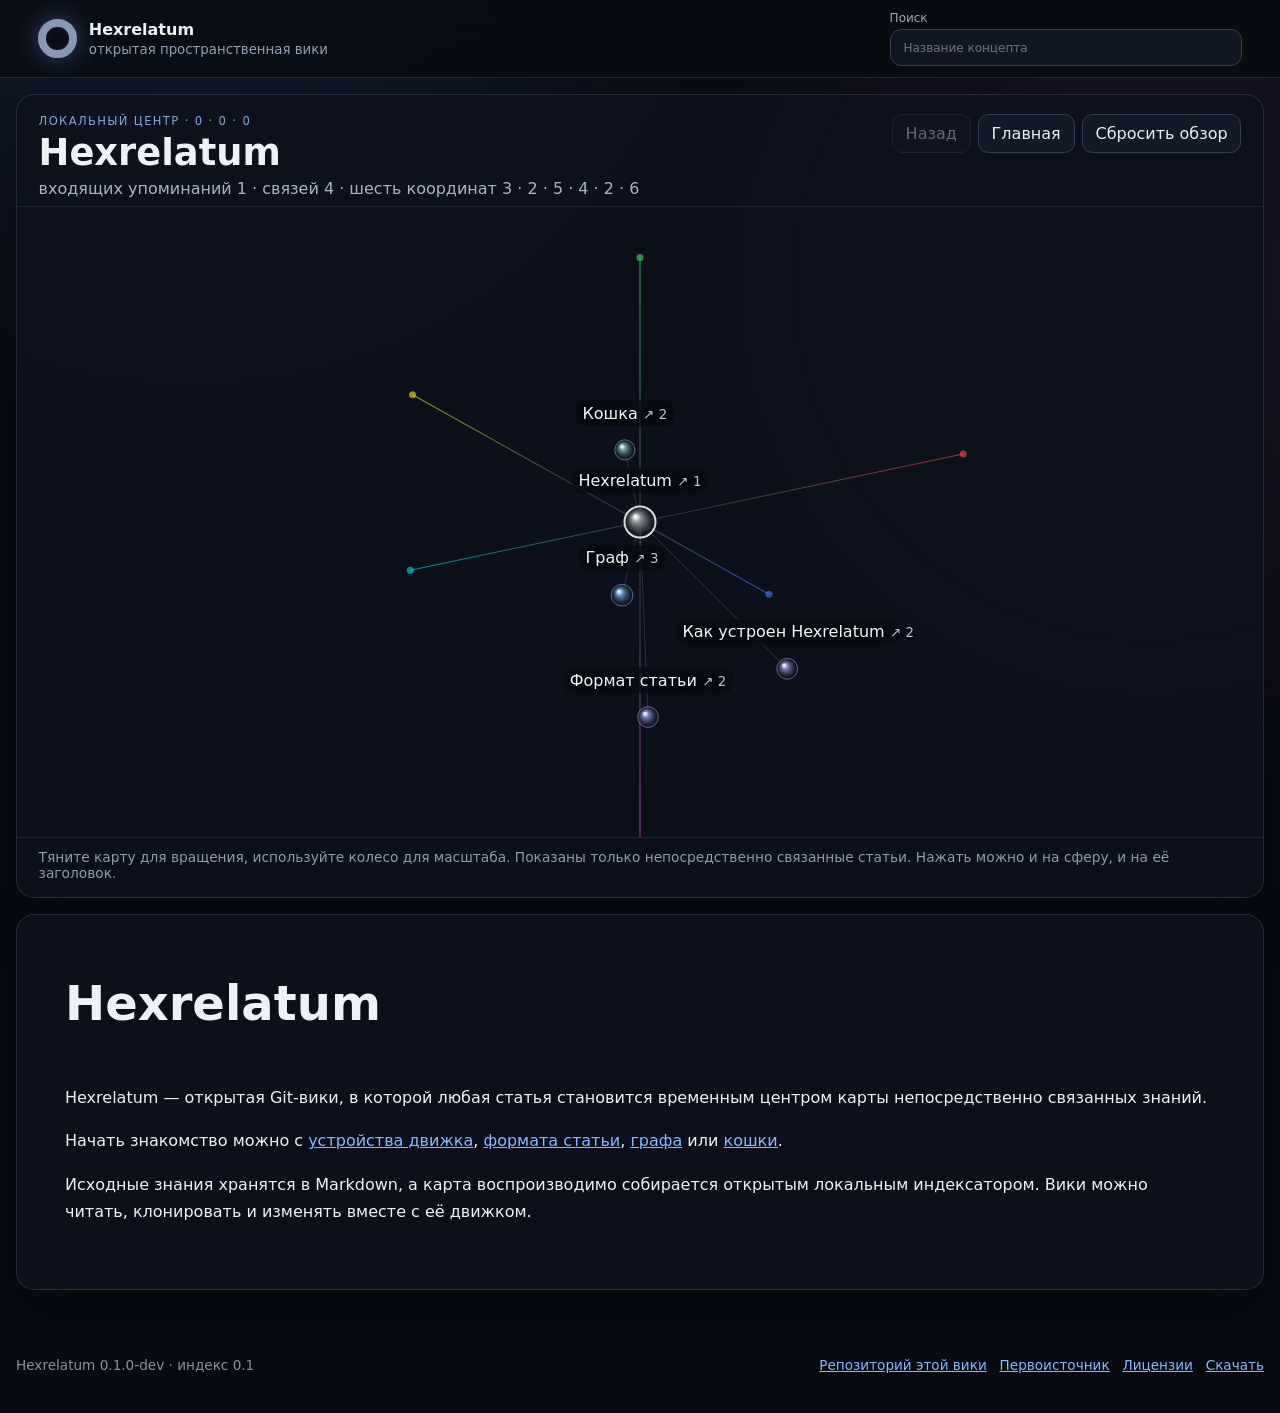
==== web/index.html @ 09d507e1 "feat: initialize hexrelatum" ====
<!doctype html>
<html lang="ru">
<head>
  <meta charset="utf-8">
  <meta name="viewport" content="width=device-width, initial-scale=1">
  <meta name="color-scheme" content="dark">
  <title>Hexrelatum</title>
  <link rel="icon" href="favicon.svg" type="image/svg+xml">
  <link rel="stylesheet" href="styles.css">
</head>
<body>
  <header class="topbar">
    <a class="brand" href="#" aria-label="Hexrelatum — на главную">
      <span class="brand-mark" aria-hidden="true"></span>
      <span><strong>Hexrelatum</strong><small>открытая пространственная вики</small></span>
    </a>
    <label class="search">Поиск
      <input id="search" type="search" placeholder="Название концепта" autocomplete="off">
      <span id="search-results" class="search-results"></span>
    </label>
  </header>

  <main>
    <section class="map-card" aria-labelledby="focus-title">
      <div class="map-heading">
        <div>
          <p class="eyebrow">Локальный центр · 0 · 0 · 0</p>
          <h1 id="focus-title">Загрузка…</h1>
          <p id="focus-stats" class="stats"></p>
        </div>
        <div class="map-actions">
          <button id="back" type="button" disabled>Назад</button>
          <button id="home" type="button">Главная</button>
          <button id="reset-view" type="button">Сбросить обзор</button>
        </div>
      </div>

      <div id="map-stage" class="map-stage">
        <canvas id="map" width="1200" height="700" aria-label="Трёхмерная карта связанных концептов"></canvas>
        <div id="labels" class="labels"></div>
      </div>
      <p class="map-help">Тяните карту для вращения, используйте колесо для масштаба. Показаны только непосредственно связанные статьи. Нажать можно и на сферу, и на её заголовок.</p>
    </section>

    <article id="article" class="article-card" aria-live="polite"></article>
  </main>

  <footer>
    <span id="version"></span>
    <nav id="provenance" aria-label="Исходный код и лицензии"></nav>
  </footer>

  <script src="app.js" defer></script>
</body>
</html>
---- web/styles.css ----
:root {
  color: #edf2f7;
  background: #090c13;
  font-family: Inter, ui-sans-serif, system-ui, -apple-system, BlinkMacSystemFont, "Segoe UI", sans-serif;
  font-synthesis: none;
}

* { box-sizing: border-box; }

body {
  min-width: 320px;
  margin: 0;
  background:
    radial-gradient(circle at 15% -10%, rgba(58, 100, 180, .2), transparent 36rem),
    radial-gradient(circle at 90% 20%, rgba(145, 66, 160, .14), transparent 32rem),
    #090c13;
}

button, input { font: inherit; }

button {
  border: 1px solid #354156;
  border-radius: .65rem;
  padding: .55rem .8rem;
  color: #e9eef7;
  background: rgba(20, 27, 40, .88);
  cursor: pointer;
}

button:hover, button:focus-visible { border-color: #75a7ff; background: #18243a; }
button:disabled { opacity: .4; cursor: default; }

a { color: #8db7ff; }
a:hover { color: #bfd5ff; }

.topbar {
  position: sticky;
  z-index: 20;
  top: 0;
  display: flex;
  align-items: center;
  justify-content: space-between;
  gap: 1rem;
  min-height: 4.5rem;
  padding: .7rem clamp(1rem, 3vw, 2.5rem);
  border-bottom: 1px solid rgba(128, 154, 192, .2);
  background: rgba(9, 12, 19, .84);
  backdrop-filter: blur(18px);
}

.brand { display: flex; gap: .75rem; align-items: center; color: inherit; text-decoration: none; }
.brand strong, .brand small { display: block; }
.brand small { margin-top: .15rem; color: #91a0b6; }

.brand-mark {
  width: 2.4rem;
  aspect-ratio: 1;
  border: .55rem solid #8899af;
  border-radius: 50%;
  box-shadow: 0 0 1.5rem rgba(130, 176, 255, .35), inset 0 0 .5rem #111827;
}

.search { position: relative; display: grid; gap: .25rem; color: #9caac0; font-size: .75rem; }
.search input {
  width: min(22rem, 42vw);
  border: 1px solid #354156;
  border-radius: .7rem;
  padding: .65rem .8rem;
  color: #f7f9fc;
  background: #101622;
}

.search-results {
  position: absolute;
  z-index: 30;
  top: 100%;
  right: 0;
  display: grid;
  width: 100%;
  margin-top: .35rem;
  overflow: hidden;
  border-radius: .7rem;
  background: #151d2b;
  box-shadow: 0 1rem 2rem rgba(0, 0, 0, .35);
}
.search-results:empty { display: none; }
.search-results button { border: 0; border-radius: 0; text-align: left; }

main { width: min(1300px, calc(100% - 2rem)); margin: 1rem auto 3rem; }
.map-card, .article-card {
  border: 1px solid rgba(125, 150, 186, .22);
  border-radius: 1.15rem;
  background: rgba(13, 18, 28, .86);
  box-shadow: 0 1.5rem 4rem rgba(0, 0, 0, .24);
}

.map-heading { display: flex; justify-content: space-between; gap: 1rem; padding: 1.2rem 1.35rem .5rem; }
.map-heading h1 { margin: .15rem 0; font-size: clamp(1.45rem, 4vw, 2.3rem); }
.eyebrow { margin: 0; color: #88a6d4; font-size: .72rem; letter-spacing: .12em; text-transform: uppercase; }
.stats { margin: .3rem 0 0; color: #a8b4c6; }
.map-actions { display: flex; align-items: flex-start; flex-wrap: wrap; justify-content: flex-end; gap: .45rem; }

.map-stage { position: relative; min-height: 32rem; overflow: hidden; border-block: 1px solid rgba(125, 150, 186, .15); }
canvas { display: block; width: 100%; height: min(70vh, 700px); min-height: 32rem; cursor: grab; touch-action: none; }
canvas.dragging { cursor: grabbing; }
.labels { position: absolute; inset: 0; pointer-events: none; }
.node-label {
  position: absolute;
  max-width: 14rem;
  transform: translate(-50%, calc(-100% - .8rem));
  border: 0;
  padding: .22rem .45rem;
  color: #f5f7fb;
  background: rgba(8, 11, 17, .72);
  text-shadow: 0 1px .25rem #000;
  pointer-events: auto;
  white-space: nowrap;
}
.node-label:hover, .node-label:focus-visible { color: white; background: #223453; }
.node-label small { margin-left: .35rem; color: #b9c6d9; }
.map-help { margin: 0; padding: .7rem 1.35rem 1rem; color: #8e9bb0; font-size: .86rem; }

.article-card { margin-top: 1rem; padding: clamp(1.2rem, 4vw, 3rem); line-height: 1.7; }
.article-card h1 { margin-top: 0; font-size: clamp(1.8rem, 5vw, 3rem); }
.article-card h2 { margin-top: 2rem; }
.article-card pre { overflow: auto; padding: 1rem; border-radius: .8rem; background: #080b11; }
.article-card code { padding: .12rem .3rem; border-radius: .3rem; background: #080b11; }
.article-card pre code { padding: 0; }
.article-card li + li { margin-top: .35rem; }

footer {
  display: flex;
  justify-content: space-between;
  gap: 1rem;
  width: min(1300px, calc(100% - 2rem));
  margin: 0 auto;
  padding: 1.2rem 0 2.5rem;
  color: #8492a8;
  font-size: .85rem;
}
footer nav { display: flex; flex-wrap: wrap; justify-content: flex-end; gap: .8rem; }

@media (max-width: 720px) {
  .topbar, .map-heading, footer { align-items: stretch; flex-direction: column; }
  .search input { width: 100%; }
  .map-actions { justify-content: flex-start; }
  canvas, .map-stage { min-height: 25rem; }
  canvas { height: 25rem; }
  footer nav { justify-content: flex-start; }
}

@media (prefers-reduced-motion: reduce) {
  *, *::before, *::after { scroll-behavior: auto !important; }
}
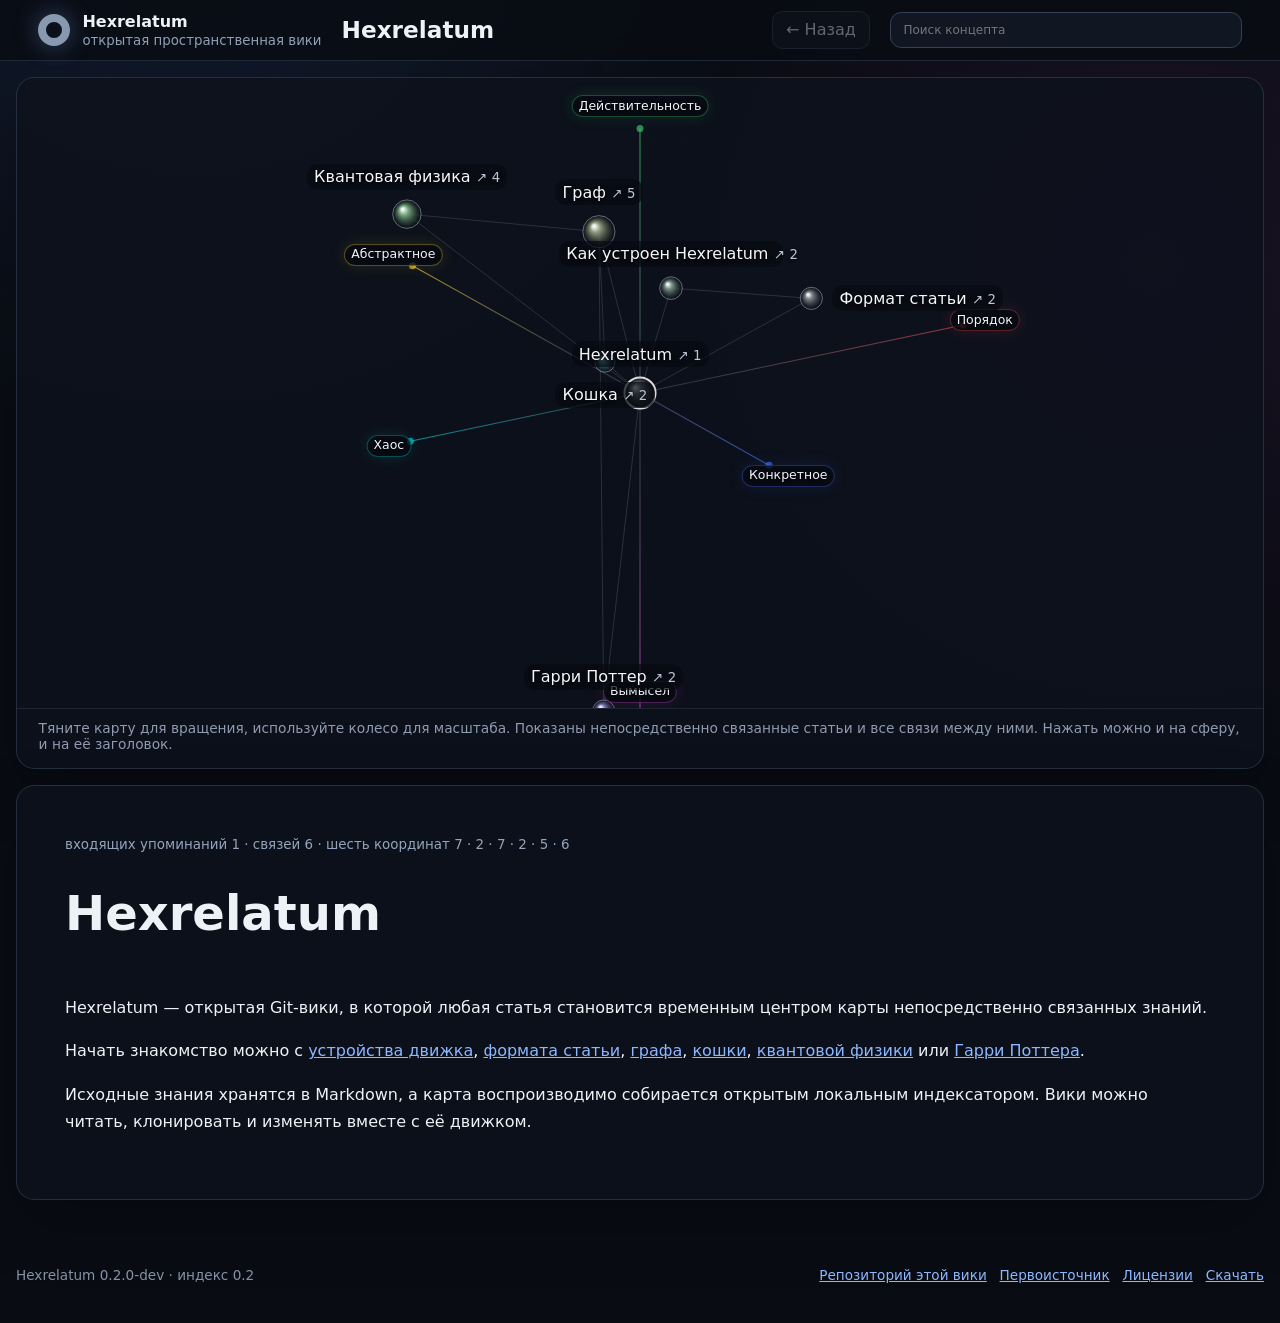
==== commit 15ca6951: "feat: clarify spatial navigation" ====
--- a/web/index.html
+++ b/web/index.html
@@ -10,39 +10,32 @@
 </head>
 <body>
   <header class="topbar">
-    <a class="brand" href="#" aria-label="Hexrelatum — на главную">
+    <a id="brand" class="brand" href="#" aria-label="Hexrelatum — на главную">
       <span class="brand-mark" aria-hidden="true"></span>
       <span><strong>Hexrelatum</strong><small>открытая пространственная вики</small></span>
     </a>
-    <label class="search">Поиск
-      <input id="search" type="search" placeholder="Название концепта" autocomplete="off">
+    <h1 id="focus-title" class="focus-title">Загрузка…</h1>
+    <button id="back" class="back-button" type="button" disabled>← Назад</button>
+    <label class="search">
+      <span class="visually-hidden">Поиск концепта</span>
+      <input id="search" type="search" placeholder="Поиск концепта" autocomplete="off">
       <span id="search-results" class="search-results"></span>
     </label>
   </header>
 
   <main>
     <section class="map-card" aria-labelledby="focus-title">
-      <div class="map-heading">
-        <div>
-          <p class="eyebrow">Локальный центр · 0 · 0 · 0</p>
-          <h1 id="focus-title">Загрузка…</h1>
-          <p id="focus-stats" class="stats"></p>
-        </div>
-        <div class="map-actions">
-          <button id="back" type="button" disabled>Назад</button>
-          <button id="home" type="button">Главная</button>
-          <button id="reset-view" type="button">Сбросить обзор</button>
-        </div>
-      </div>
-
       <div id="map-stage" class="map-stage">
         <canvas id="map" width="1200" height="700" aria-label="Трёхмерная карта связанных концептов"></canvas>
         <div id="labels" class="labels"></div>
       </div>
-      <p class="map-help">Тяните карту для вращения, используйте колесо для масштаба. Показаны только непосредственно связанные статьи. Нажать можно и на сферу, и на её заголовок.</p>
+      <p class="map-help">Тяните карту для вращения, используйте колесо для масштаба. Показаны непосредственно связанные статьи и все связи между ними. Нажать можно и на сферу, и на её заголовок.</p>
     </section>
 
-    <article id="article" class="article-card" aria-live="polite"></article>
+    <article id="article" class="article-card" aria-live="polite">
+      <p id="focus-stats" class="article-meta"></p>
+      <div id="article-body"></div>
+    </article>
   </main>
 
   <footer>
--- a/web/styles.css
+++ b/web/styles.css
@@ -6,6 +6,17 @@
 }
 
 * { box-sizing: border-box; }
+.visually-hidden {
+  position: absolute;
+  width: 1px;
+  height: 1px;
+  padding: 0;
+  margin: -1px;
+  overflow: hidden;
+  clip: rect(0, 0, 0, 0);
+  white-space: nowrap;
+  border: 0;
+}
 
 body {
   min-width: 320px;
@@ -37,12 +48,12 @@
   position: sticky;
   z-index: 20;
   top: 0;
-  display: flex;
+  display: grid;
+  grid-template-columns: auto minmax(8rem, 1fr) auto minmax(14rem, 22rem);
   align-items: center;
-  justify-content: space-between;
-  gap: 1rem;
-  min-height: 4.5rem;
-  padding: .7rem clamp(1rem, 3vw, 2.5rem);
+  gap: clamp(.65rem, 2vw, 1.25rem);
+  min-height: 3.8rem;
+  padding: .55rem clamp(1rem, 3vw, 2.5rem);
   border-bottom: 1px solid rgba(128, 154, 192, .2);
   background: rgba(9, 12, 19, .84);
   backdrop-filter: blur(18px);
@@ -53,16 +64,28 @@
 .brand small { margin-top: .15rem; color: #91a0b6; }
 
 .brand-mark {
-  width: 2.4rem;
+  width: 2rem;
   aspect-ratio: 1;
   border: .55rem solid #8899af;
   border-radius: 50%;
   box-shadow: 0 0 1.5rem rgba(130, 176, 255, .35), inset 0 0 .5rem #111827;
 }
 
-.search { position: relative; display: grid; gap: .25rem; color: #9caac0; font-size: .75rem; }
+.focus-title {
+  min-width: 0;
+  margin: 0;
+  overflow: hidden;
+  font-size: clamp(1.05rem, 2.4vw, 1.45rem);
+  font-weight: 650;
+  text-overflow: ellipsis;
+  white-space: nowrap;
+}
+
+.back-button { white-space: nowrap; }
+
+.search { position: relative; display: block; color: #9caac0; font-size: .75rem; }
 .search input {
-  width: min(22rem, 42vw);
+  width: 100%;
   border: 1px solid #354156;
   border-radius: .7rem;
   padding: .65rem .8rem;
@@ -94,20 +117,13 @@
   box-shadow: 0 1.5rem 4rem rgba(0, 0, 0, .24);
 }
 
-.map-heading { display: flex; justify-content: space-between; gap: 1rem; padding: 1.2rem 1.35rem .5rem; }
-.map-heading h1 { margin: .15rem 0; font-size: clamp(1.45rem, 4vw, 2.3rem); }
-.eyebrow { margin: 0; color: #88a6d4; font-size: .72rem; letter-spacing: .12em; text-transform: uppercase; }
-.stats { margin: .3rem 0 0; color: #a8b4c6; }
-.map-actions { display: flex; align-items: flex-start; flex-wrap: wrap; justify-content: flex-end; gap: .45rem; }
-
-.map-stage { position: relative; min-height: 32rem; overflow: hidden; border-block: 1px solid rgba(125, 150, 186, .15); }
+.map-stage { position: relative; min-height: 32rem; overflow: hidden; border-bottom: 1px solid rgba(125, 150, 186, .15); border-radius: 1.15rem 1.15rem 0 0; }
 canvas { display: block; width: 100%; height: min(70vh, 700px); min-height: 32rem; cursor: grab; touch-action: none; }
 canvas.dragging { cursor: grabbing; }
 .labels { position: absolute; inset: 0; pointer-events: none; }
 .node-label {
   position: absolute;
   max-width: 14rem;
-  transform: translate(-50%, calc(-100% - .8rem));
   border: 0;
   padding: .22rem .45rem;
   color: #f5f7fb;
@@ -118,9 +134,24 @@
 }
 .node-label:hover, .node-label:focus-visible { color: white; background: #223453; }
 .node-label small { margin-left: .35rem; color: #b9c6d9; }
+.axis-label {
+  position: absolute;
+  transform: translate(-50%, -50%);
+  padding: .16rem .38rem;
+  border: 1px solid color-mix(in srgb, var(--axis-color) 52%, transparent);
+  border-radius: 999px;
+  color: #f2f6fc;
+  background: rgba(8, 11, 17, .78);
+  box-shadow: 0 0 1rem color-mix(in srgb, var(--axis-color) 20%, transparent);
+  font-size: clamp(.68rem, 1.4vw, .78rem);
+  line-height: 1.2;
+  text-shadow: 0 1px .25rem #000;
+  white-space: nowrap;
+}
 .map-help { margin: 0; padding: .7rem 1.35rem 1rem; color: #8e9bb0; font-size: .86rem; }
 
 .article-card { margin-top: 1rem; padding: clamp(1.2rem, 4vw, 3rem); line-height: 1.7; }
+.article-meta { margin: 0 0 1rem; color: #93a4bc; font-size: .84rem; }
 .article-card h1 { margin-top: 0; font-size: clamp(1.8rem, 5vw, 3rem); }
 .article-card h2 { margin-top: 2rem; }
 .article-card pre { overflow: auto; padding: 1rem; border-radius: .8rem; background: #080b11; }
@@ -140,10 +171,16 @@
 }
 footer nav { display: flex; flex-wrap: wrap; justify-content: flex-end; gap: .8rem; }
 
+@media (max-width: 900px) {
+  .brand small { display: none; }
+  .brand-mark { width: 1.7rem; border-width: .45rem; }
+  .topbar { grid-template-columns: auto minmax(7rem, 1fr) auto minmax(12rem, 18rem); }
+}
+
 @media (max-width: 720px) {
-  .topbar, .map-heading, footer { align-items: stretch; flex-direction: column; }
-  .search input { width: 100%; }
-  .map-actions { justify-content: flex-start; }
+  .topbar { grid-template-columns: auto minmax(0, 1fr) auto; }
+  .search { grid-column: 1 / -1; }
+  footer { align-items: stretch; flex-direction: column; }
   canvas, .map-stage { min-height: 25rem; }
   canvas { height: 25rem; }
   footer nav { justify-content: flex-start; }
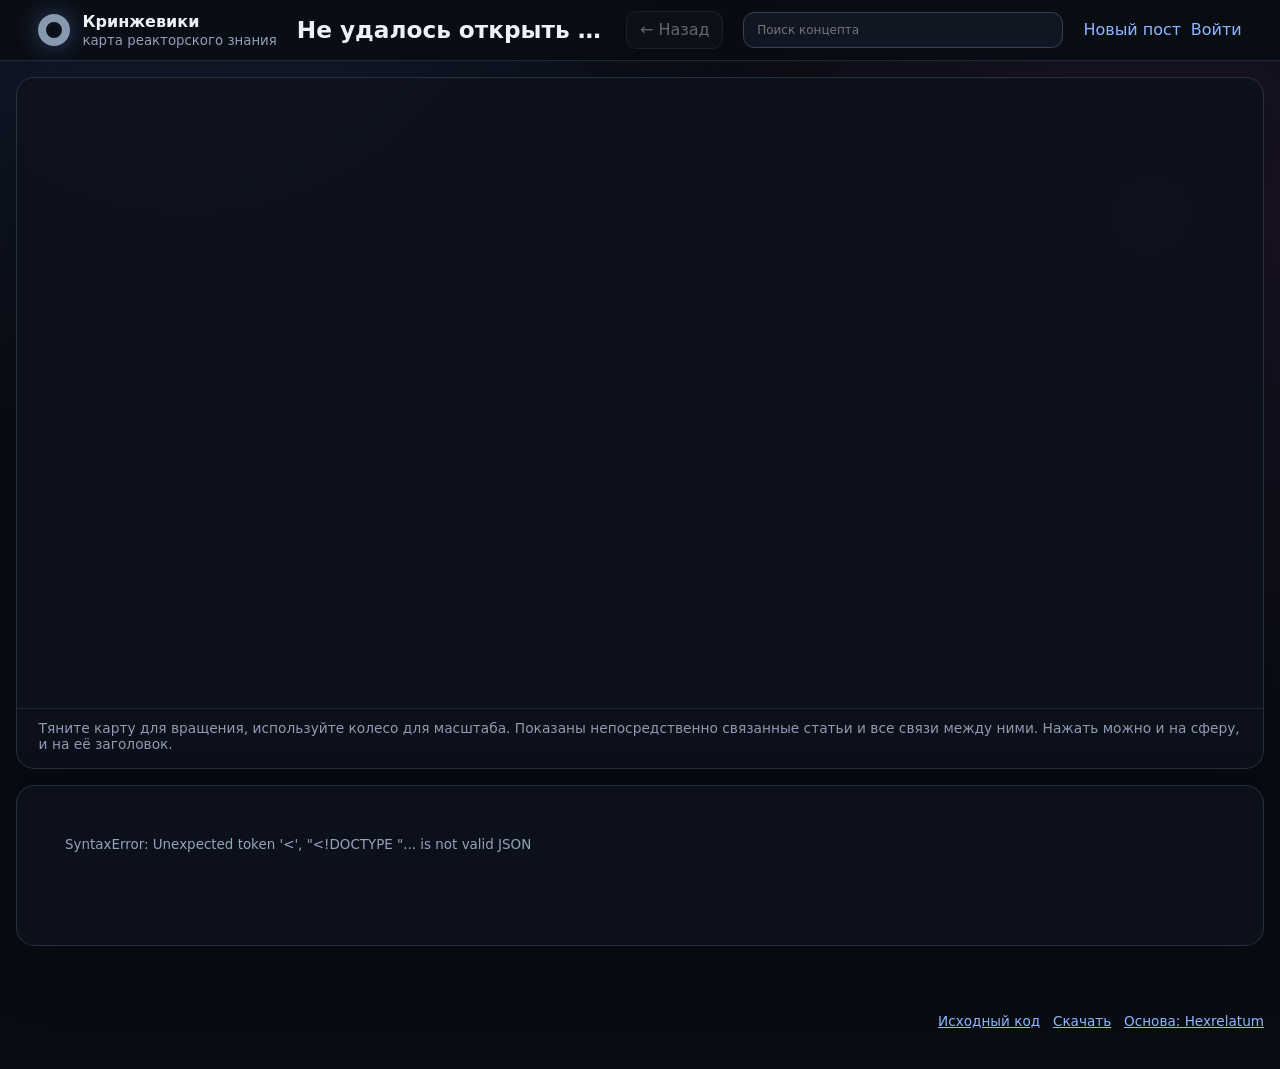
==== commit 40253350: "feat: add minimal social wiki server" ====
--- a/web/index.html
+++ b/web/index.html
@@ -4,15 +4,15 @@
   <meta charset="utf-8">
   <meta name="viewport" content="width=device-width, initial-scale=1">
   <meta name="color-scheme" content="dark">
-  <title>Hexrelatum</title>
+  <title>Кринжевики</title>
   <link rel="icon" href="favicon.svg" type="image/svg+xml">
   <link rel="stylesheet" href="styles.css">
 </head>
 <body>
   <header class="topbar">
-    <a id="brand" class="brand" href="#" aria-label="Hexrelatum — на главную">
+    <a id="brand" class="brand" href="#" aria-label="Кринжевики — на главную">
       <span class="brand-mark" aria-hidden="true"></span>
-      <span><strong>Hexrelatum</strong><small>открытая пространственная вики</small></span>
+      <span><strong>Кринжевики</strong><small>карта реакторского знания</small></span>
     </a>
     <h1 id="focus-title" class="focus-title">Загрузка…</h1>
     <button id="back" class="back-button" type="button" disabled>← Назад</button>
@@ -21,6 +21,11 @@
       <input id="search" type="search" placeholder="Поиск концепта" autocomplete="off">
       <span id="search-results" class="search-results"></span>
     </label>
+    <nav class="account-nav" aria-label="Учётная запись">
+      <a id="create-link" href="editor.html">Новый пост</a>
+      <a id="account-link" href="login.html">Войти</a>
+      <button id="logout" type="button" hidden>Выйти</button>
+    </nav>
   </header>
 
   <main>
@@ -34,13 +39,18 @@
 
     <article id="article" class="article-card" aria-live="polite">
       <p id="focus-stats" class="article-meta"></p>
+      <div id="point-actions" class="point-actions"></div>
       <div id="article-body"></div>
     </article>
   </main>
 
   <footer>
     <span id="version"></span>
-    <nav id="provenance" aria-label="Исходный код и лицензии"></nav>
+    <nav id="provenance" aria-label="Исходный код и лицензии">
+      <a href="https://github.com/wratixor/cringewiki">Исходный код</a>
+      <a href="https://github.com/wratixor/cringewiki/archive/refs/heads/main.zip">Скачать</a>
+      <a href="https://github.com/wratixor/hexrelatum">Основа: Hexrelatum</a>
+    </nav>
   </footer>
 
   <script src="app.js" defer></script>
--- a/web/styles.css
+++ b/web/styles.css
@@ -27,7 +27,7 @@
     #090c13;
 }
 
-button, input { font: inherit; }
+button, input, textarea { font: inherit; }
 
 button {
   border: 1px solid #354156;
@@ -49,7 +49,7 @@
   z-index: 20;
   top: 0;
   display: grid;
-  grid-template-columns: auto minmax(8rem, 1fr) auto minmax(14rem, 22rem);
+  grid-template-columns: auto minmax(8rem, 1fr) auto minmax(12rem, 20rem) auto;
   align-items: center;
   gap: clamp(.65rem, 2vw, 1.25rem);
   min-height: 3.8rem;
@@ -58,6 +58,8 @@
   background: rgba(9, 12, 19, .84);
   backdrop-filter: blur(18px);
 }
+.account-nav { display: flex; align-items: center; gap: .6rem; white-space: nowrap; }
+.account-nav a { text-decoration: none; }
 
 .brand { display: flex; gap: .75rem; align-items: center; color: inherit; text-decoration: none; }
 .brand strong, .brand small { display: block; }
@@ -152,6 +154,8 @@
 
 .article-card { margin-top: 1rem; padding: clamp(1.2rem, 4vw, 3rem); line-height: 1.7; }
 .article-meta { margin: 0 0 1rem; color: #93a4bc; font-size: .84rem; }
+.point-actions { display: flex; flex-wrap: wrap; gap: .5rem; margin: 0 0 1.5rem; color: #93a4bc; }
+.point-actions button.selected { border-color: #f0c955; color: #fff0a8; background: #3b3219; }
 .article-card h1 { margin-top: 0; font-size: clamp(1.8rem, 5vw, 3rem); }
 .article-card h2 { margin-top: 2rem; }
 .article-card pre { overflow: auto; padding: 1rem; border-radius: .8rem; background: #080b11; }
@@ -174,7 +178,8 @@
 @media (max-width: 900px) {
   .brand small { display: none; }
   .brand-mark { width: 1.7rem; border-width: .45rem; }
-  .topbar { grid-template-columns: auto minmax(7rem, 1fr) auto minmax(12rem, 18rem); }
+  .topbar { grid-template-columns: auto minmax(7rem, 1fr) auto; }
+  .search, .account-nav { grid-column: 1 / -1; }
 }
 
 @media (max-width: 720px) {
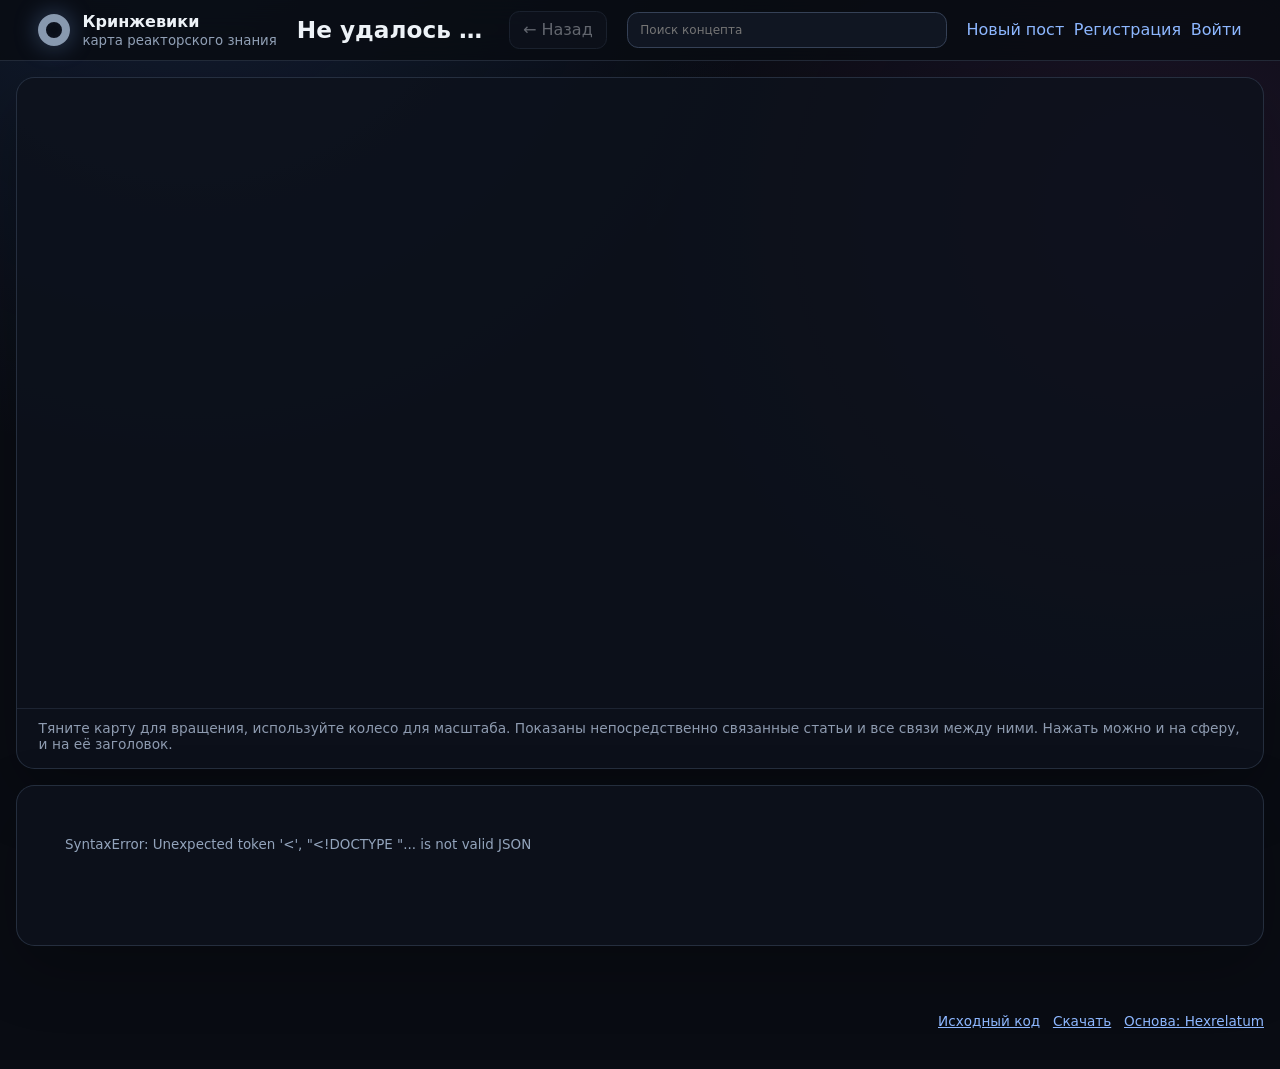
==== commit 107da723: "feat: refine coordinate scale and map labels" ====
--- a/web/index.html
+++ b/web/index.html
@@ -23,6 +23,7 @@
     </label>
     <nav class="account-nav" aria-label="Учётная запись">
       <a id="create-link" href="editor.html">Новый пост</a>
+      <a id="register-link" href="register.html">Регистрация</a>
       <a id="account-link" href="login.html">Войти</a>
       <button id="logout" type="button" hidden>Выйти</button>
     </nav>
--- a/web/styles.css
+++ b/web/styles.css
@@ -154,6 +154,16 @@
 
 .article-card { margin-top: 1rem; padding: clamp(1.2rem, 4vw, 3rem); line-height: 1.7; }
 .article-meta { margin: 0 0 1rem; color: #93a4bc; font-size: .84rem; }
+.coordinate-value {
+  padding: .1rem .34rem;
+  border: 1px solid color-mix(in srgb, var(--pole-color) 65%, transparent);
+  border-radius: 999px;
+  color: color-mix(in srgb, var(--pole-color) 82%, white);
+  background: color-mix(in srgb, var(--pole-color) 16%, transparent);
+  box-shadow: 0 0 .65rem color-mix(in srgb, var(--pole-color) 16%, transparent);
+  cursor: help;
+  font-weight: 700;
+}
 .point-actions { display: flex; flex-wrap: wrap; gap: .5rem; margin: 0 0 1.5rem; color: #93a4bc; }
 .point-actions button.selected { border-color: #f0c955; color: #fff0a8; background: #3b3219; }
 .article-card h1 { margin-top: 0; font-size: clamp(1.8rem, 5vw, 3rem); }
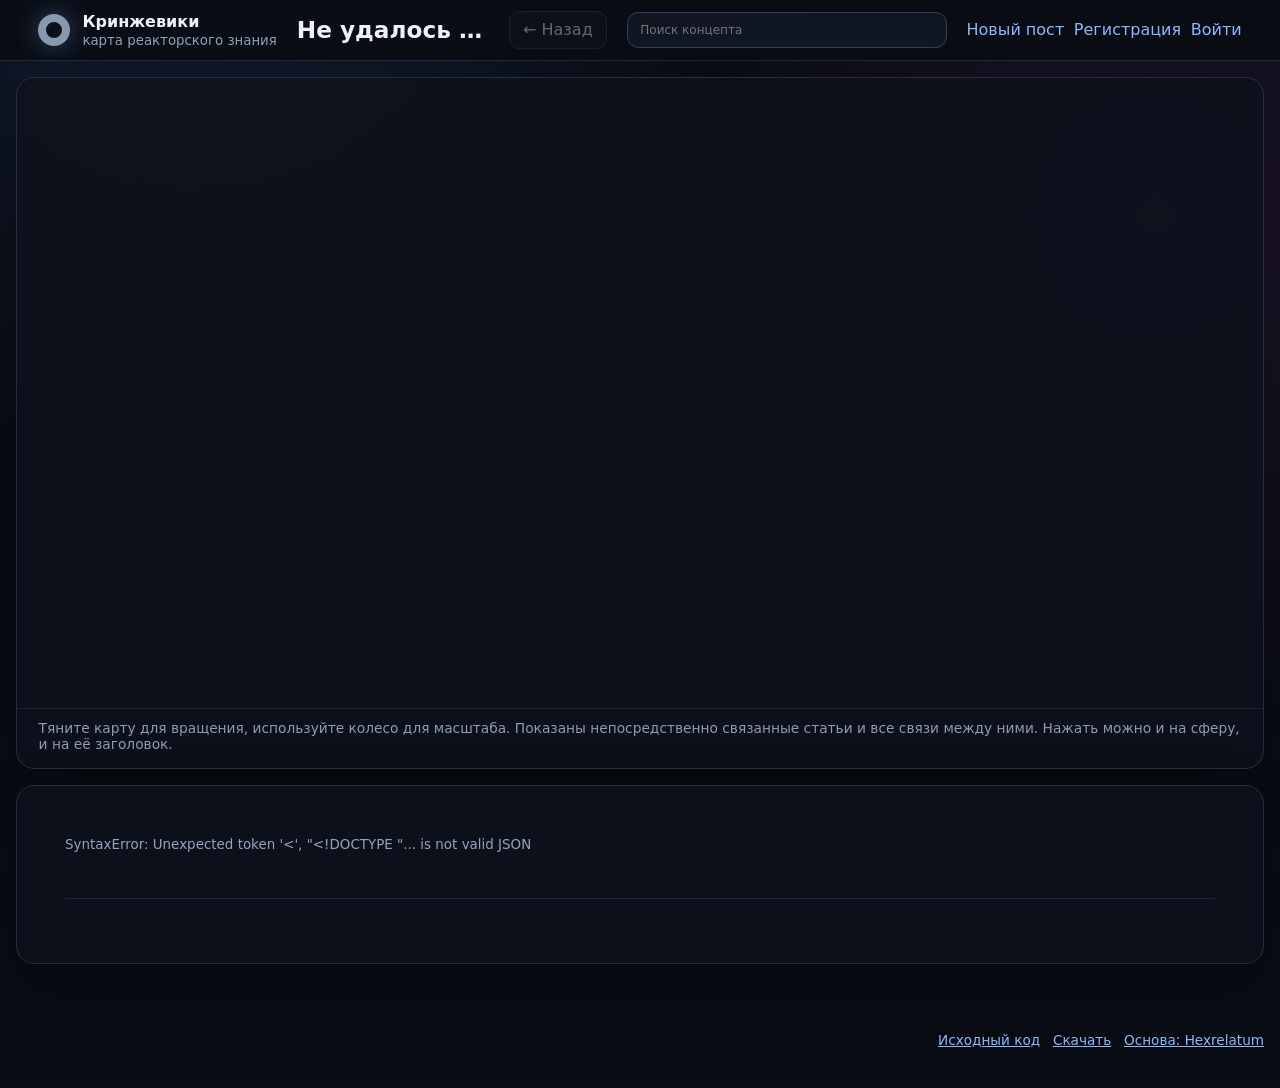
==== commit afb84bae: "feat: add user concept and post tags" ====
--- a/web/index.html
+++ b/web/index.html
@@ -42,6 +42,7 @@
       <p id="focus-stats" class="article-meta"></p>
       <div id="point-actions" class="point-actions"></div>
       <div id="article-body"></div>
+      <nav id="article-tags" class="article-tags" aria-label="Теги точки"></nav>
     </article>
   </main>
 
--- a/web/styles.css
+++ b/web/styles.css
@@ -155,23 +155,30 @@
 .article-card { margin-top: 1rem; padding: clamp(1.2rem, 4vw, 3rem); line-height: 1.7; }
 .article-meta { margin: 0 0 1rem; color: #93a4bc; font-size: .84rem; }
 .coordinate-value {
-  padding: .1rem .34rem;
-  border: 1px solid color-mix(in srgb, var(--pole-color) 65%, transparent);
-  border-radius: 999px;
+  padding: 0 .08rem;
   color: color-mix(in srgb, var(--pole-color) 82%, white);
-  background: color-mix(in srgb, var(--pole-color) 16%, transparent);
-  box-shadow: 0 0 .65rem color-mix(in srgb, var(--pole-color) 16%, transparent);
+  text-shadow:
+    0 0 .35rem color-mix(in srgb, var(--pole-color) 70%, transparent),
+    0 0 .8rem color-mix(in srgb, var(--pole-color) 36%, transparent);
   cursor: help;
   font-weight: 700;
 }
 .point-actions { display: flex; flex-wrap: wrap; gap: .5rem; margin: 0 0 1.5rem; color: #93a4bc; }
-.point-actions button.selected { border-color: #f0c955; color: #fff0a8; background: #3b3219; }
+.point-actions .pole-vote { border-color: var(--pole-color); color: color-mix(in srgb, var(--pole-color) 72%, white); }
+.point-actions .pole-vote.selected { background: color-mix(in srgb, var(--pole-color) 32%, #101622); box-shadow: inset 0 0 1rem color-mix(in srgb, var(--pole-color) 22%, transparent); }
+.point-actions .support-button { border-color: var(--concept-color); }
+.point-actions .support-button.selected { background: color-mix(in srgb, var(--user-color) 42%, #101622); box-shadow: inset 0 0 1rem color-mix(in srgb, var(--user-color) 24%, transparent); }
 .article-card h1 { margin-top: 0; font-size: clamp(1.8rem, 5vw, 3rem); }
 .article-card h2 { margin-top: 2rem; }
 .article-card pre { overflow: auto; padding: 1rem; border-radius: .8rem; background: #080b11; }
 .article-card code { padding: .12rem .3rem; border-radius: .3rem; background: #080b11; }
 .article-card pre code { padding: 0; }
 .article-card li + li { margin-top: .35rem; }
+.article-card img { display: block; max-width: 100%; height: auto; margin: 1.25rem auto; border-radius: .9rem; box-shadow: 0 .8rem 2rem rgba(0, 0, 0, .3); }
+.article-tags { display: flex; flex-wrap: wrap; gap: .45rem; align-items: center; margin-top: 1.6rem; padding-top: 1rem; border-top: 1px solid rgba(125, 150, 186, .18); }
+.article-tags span { color: #93a4bc; font-size: .84rem; }
+.article-tags a { padding: .2rem .55rem; border: 1px solid #354156; border-radius: 999px; color: #bcd3ff; text-decoration: none; font-size: .86rem; }
+.article-tags a:hover, .article-tags a:focus-visible { border-color: #75a7ff; background: #18243a; }
 
 footer {
   display: flex;
